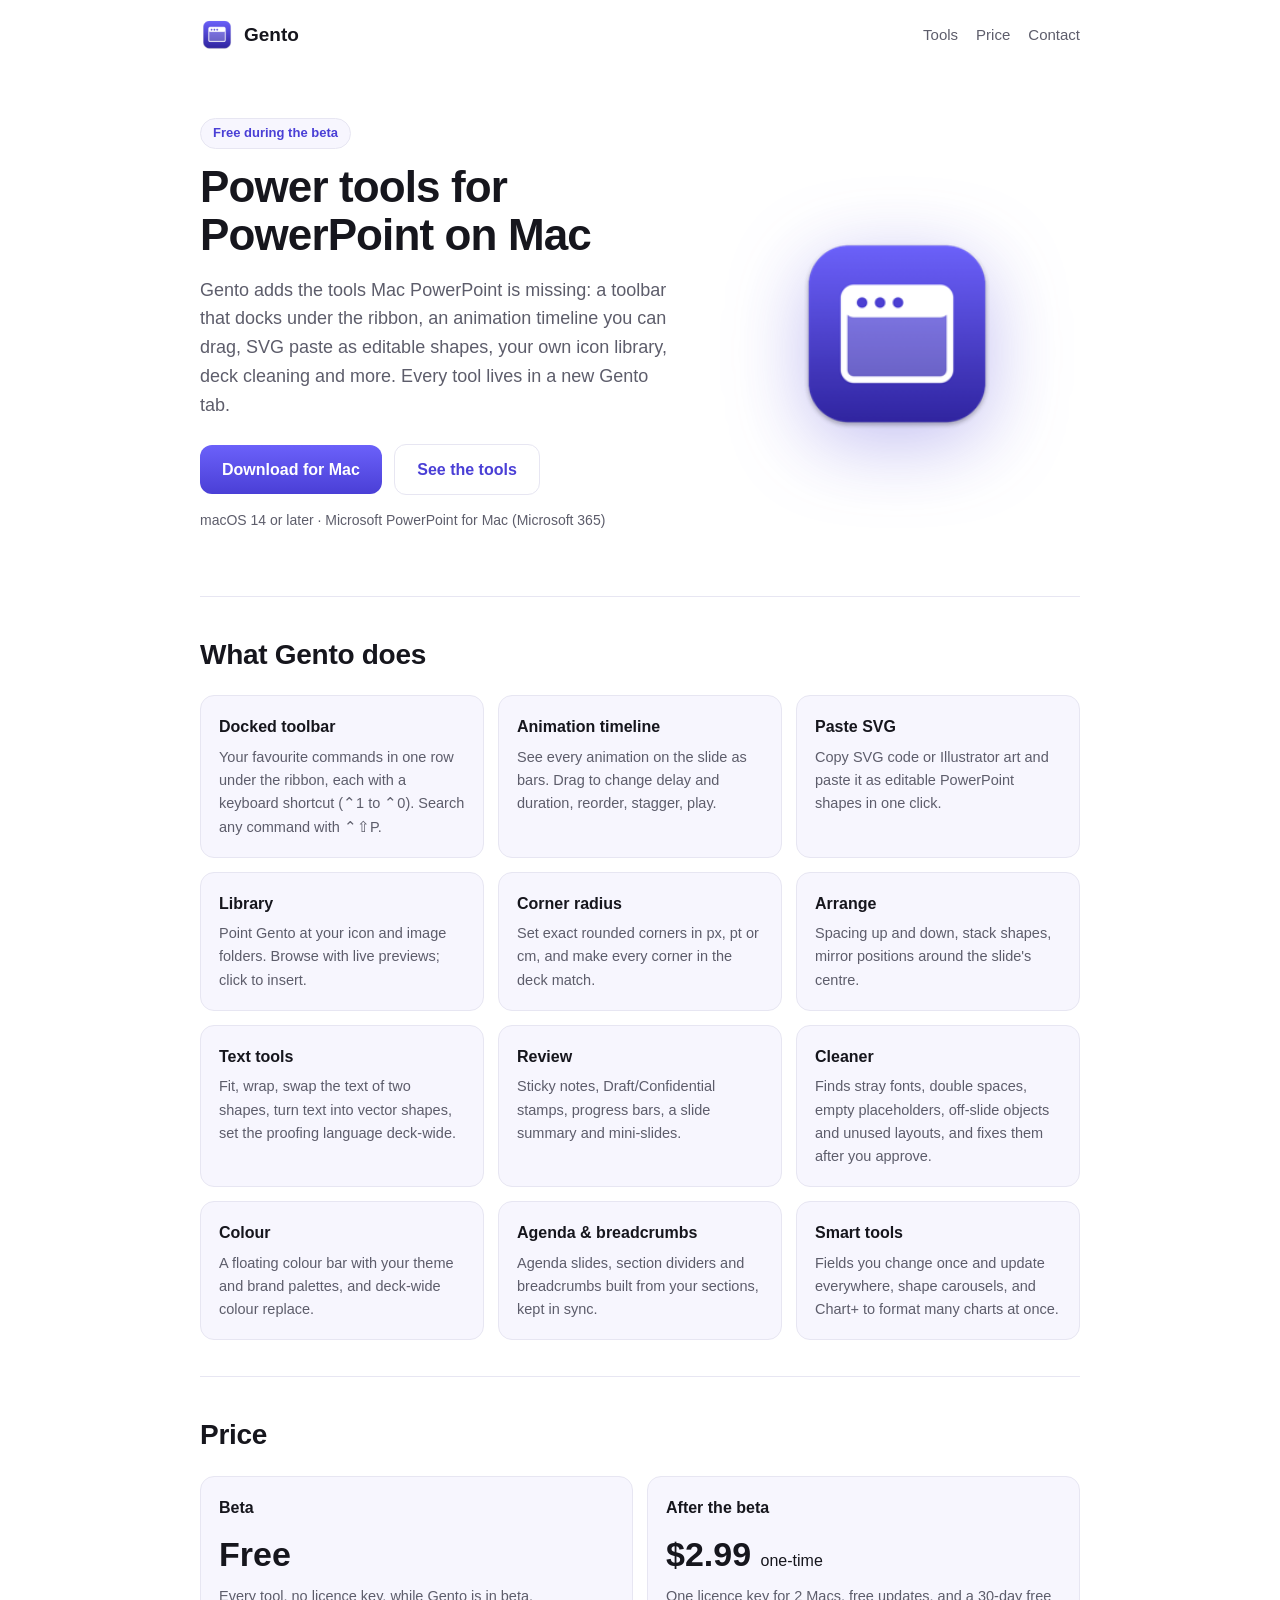
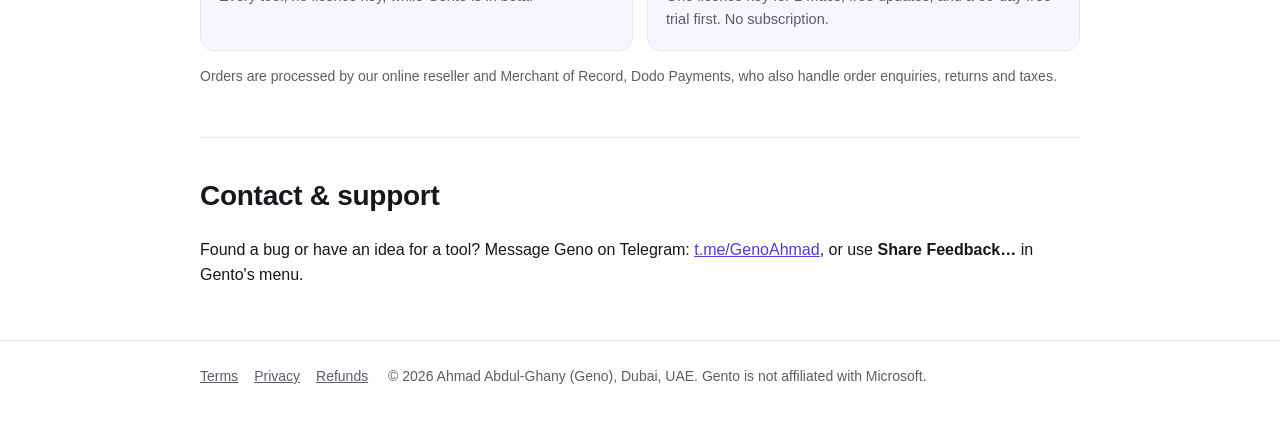
==== index.html @ 7b76de58 "Gento product page" ====
<!doctype html>
<html lang="en">
<head>
<meta charset="utf-8">
<meta name="viewport" content="width=device-width, initial-scale=1">
<title>Gento: power tools for PowerPoint on Mac</title>
<meta name="description" content="Gento adds a docked toolbar, an animation timeline, Paste SVG, a library, deck cleaning and 20+ time-saving tools to PowerPoint for Mac.">
<link rel="icon" href="favicon.png">
<link rel="stylesheet" href="style.css">
</head>
<body>
<div class="wrap">
  <header class="top">
    <a class="brand" href="./"><img src="icon.png" alt="">Gento</a>
    <nav><a href="#tools">Tools</a><a href="#price">Price</a><a href="#contact">Contact</a></nav>
  </header>

  <div class="hero">
    <div>
      <span class="badge">Free during the beta</span>
      <h1>Power tools for PowerPoint on Mac</h1>
      <p>Gento adds the tools Mac PowerPoint is missing: a toolbar that docks under the ribbon, an animation timeline you can drag, SVG paste as editable shapes, your own icon library, deck cleaning and more. Every tool lives in a new Gento tab.</p>
      <a class="btn" href="https://github.com/Ahmad-Geno/gento-releases/releases/latest">Download for Mac</a>
      <a class="btn ghost" href="#tools">See the tools</a>
      <p style="font-size:14px;margin-top:14px">macOS 14 or later · Microsoft PowerPoint for Mac (Microsoft 365)</p>
    </div>
    <div class="art"><img src="icon.png" alt="Gento icon"></div>
  </div>

  <section id="tools">
    <h2>What Gento does</h2>
    <div class="grid">
      <div class="card"><h3>Docked toolbar</h3><p>Your favourite commands in one row under the ribbon, each with a keyboard shortcut (⌃1 to ⌃0). Search any command with ⌃⇧P.</p></div>
      <div class="card"><h3>Animation timeline</h3><p>See every animation on the slide as bars. Drag to change delay and duration, reorder, stagger, play.</p></div>
      <div class="card"><h3>Paste SVG</h3><p>Copy SVG code or Illustrator art and paste it as editable PowerPoint shapes in one click.</p></div>
      <div class="card"><h3>Library</h3><p>Point Gento at your icon and image folders. Browse with live previews; click to insert.</p></div>
      <div class="card"><h3>Corner radius</h3><p>Set exact rounded corners in px, pt or cm, and make every corner in the deck match.</p></div>
      <div class="card"><h3>Arrange</h3><p>Spacing up and down, stack shapes, mirror positions around the slide's centre.</p></div>
      <div class="card"><h3>Text tools</h3><p>Fit, wrap, swap the text of two shapes, turn text into vector shapes, set the proofing language deck-wide.</p></div>
      <div class="card"><h3>Review</h3><p>Sticky notes, Draft/Confidential stamps, progress bars, a slide summary and mini-slides.</p></div>
      <div class="card"><h3>Cleaner</h3><p>Finds stray fonts, double spaces, empty placeholders, off-slide objects and unused layouts, and fixes them after you approve.</p></div>
      <div class="card"><h3>Colour</h3><p>A floating colour bar with your theme and brand palettes, and deck-wide colour replace.</p></div>
      <div class="card"><h3>Agenda &amp; breadcrumbs</h3><p>Agenda slides, section dividers and breadcrumbs built from your sections, kept in sync.</p></div>
      <div class="card"><h3>Smart tools</h3><p>Fields you change once and update everywhere, shape carousels, and Chart+ to format many charts at once.</p></div>
    </div>
  </section>

  <section id="price">
    <h2>Price</h2>
    <div class="price">
      <div class="card"><h3>Beta</h3><div class="big">Free</div><p>Every tool, no licence key, while Gento is in beta.</p></div>
      <div class="card"><h3>After the beta</h3><div class="big">$2.99 <span style="font-size:16px;font-weight:500">one-time</span></div><p>One licence key for 2 Macs, free updates, and a 30-day free trial first. No subscription.</p></div>
    </div>
    <p style="color:var(--muted);font-size:14px;margin-top:14px">Orders are processed by our online reseller and Merchant of Record, Dodo Payments, who also handle order enquiries, returns and taxes.</p>
  </section>

  <section id="contact">
    <h2>Contact &amp; support</h2>
    <p>Found a bug or have an idea for a tool? Message Geno on Telegram: <a href="https://t.me/GenoAhmad">t.me/GenoAhmad</a>, or use <b>Share Feedback…</b> in Gento's menu.</p>
  </section>
</div>
<footer><div class="wrap">
  <a href="terms.html">Terms</a><a href="privacy.html">Privacy</a><a href="refund.html">Refunds</a>
  <span>© 2026 Ahmad Abdul-Ghany (Geno), Dubai, UAE. Gento is not affiliated with Microsoft.</span>
</div></footer>
</body>
</html>
---- style.css ----
:root {
  --bg: #ffffff; --ink: #16161d; --muted: #5d5d6b; --line: #e7e6f2; --card: #f7f6fe;
  --accent: #4a3fd6; --accent2: #6b61fa; --accent-ink: #ffffff;
}
@media (prefers-color-scheme: dark) {
  :root { --bg: #111118; --ink: #f2f1f8; --muted: #a9a8b8; --line: #2a2938; --card: #1a1925; --accent: #7d74ff; --accent2: #9a93ff; }
}
* { box-sizing: border-box; }
body { margin: 0; background: var(--bg); color: var(--ink); font: 16px/1.6 -apple-system, BlinkMacSystemFont, "SF Pro Text", "Segoe UI", Roboto, sans-serif; }
a { color: var(--accent); }
.wrap { max-width: 920px; margin: 0 auto; padding: 0 20px; }
header.top { display: flex; align-items: center; justify-content: space-between; padding: 18px 0; }
.brand { display: flex; align-items: center; gap: 10px; font-weight: 700; font-size: 19px; color: var(--ink); text-decoration: none; }
.brand img { width: 34px; height: 34px; }
nav a { color: var(--muted); text-decoration: none; margin-left: 18px; font-size: 15px; }
nav a:hover { color: var(--ink); }
.hero { display: grid; grid-template-columns: 1.3fr 1fr; gap: 36px; align-items: center; padding: 48px 0 40px; }
.hero h1 { font-size: 44px; line-height: 1.1; margin: 0 0 16px; letter-spacing: -0.02em; }
.hero p { color: var(--muted); font-size: 18px; margin: 0 0 24px; }
.hero .art { display: flex; justify-content: center; }
.hero .art img { width: 220px; height: 220px; filter: drop-shadow(0 18px 40px rgba(74,63,214,.35)); }
.badge { display: inline-block; background: var(--card); color: var(--accent); border: 1px solid var(--line); border-radius: 999px; padding: 4px 12px; font-size: 13px; font-weight: 600; margin-bottom: 14px; }
.btn { display: inline-block; background: linear-gradient(180deg, var(--accent2), var(--accent)); color: var(--accent-ink); text-decoration: none; font-weight: 600; padding: 12px 22px; border-radius: 12px; }
.btn.ghost { background: transparent; color: var(--accent); border: 1px solid var(--line); margin-left: 8px; }
section { padding: 36px 0; border-top: 1px solid var(--line); }
h2 { font-size: 28px; margin: 0 0 18px; letter-spacing: -0.01em; }
.grid { display: grid; grid-template-columns: repeat(3, 1fr); gap: 14px; }
.card { background: var(--card); border: 1px solid var(--line); border-radius: 14px; padding: 18px; }
.card h3 { margin: 0 0 6px; font-size: 16px; }
.card p { margin: 0; color: var(--muted); font-size: 14.5px; }
.price { display: flex; gap: 14px; flex-wrap: wrap; }
.price .card { flex: 1 1 260px; }
.price .big { font-size: 34px; font-weight: 700; margin: 4px 0; }
.legal h1 { font-size: 34px; margin: 28px 0 8px; }
.legal h2 { font-size: 20px; margin: 26px 0 8px; }
.legal p, .legal li { color: var(--muted); }
footer { border-top: 1px solid var(--line); padding: 24px 0 40px; color: var(--muted); font-size: 14px; }
footer a { color: var(--muted); margin-right: 16px; }
@media (max-width: 760px) {
  .hero { grid-template-columns: 1fr; padding-top: 24px; }
  .hero h1 { font-size: 34px; }
  .hero .art { order: -1; }
  .hero .art img { width: 140px; height: 140px; }
  .grid { grid-template-columns: 1fr; }
  nav a { margin-left: 12px; }
  .btn.ghost { margin: 10px 0 0; }
}
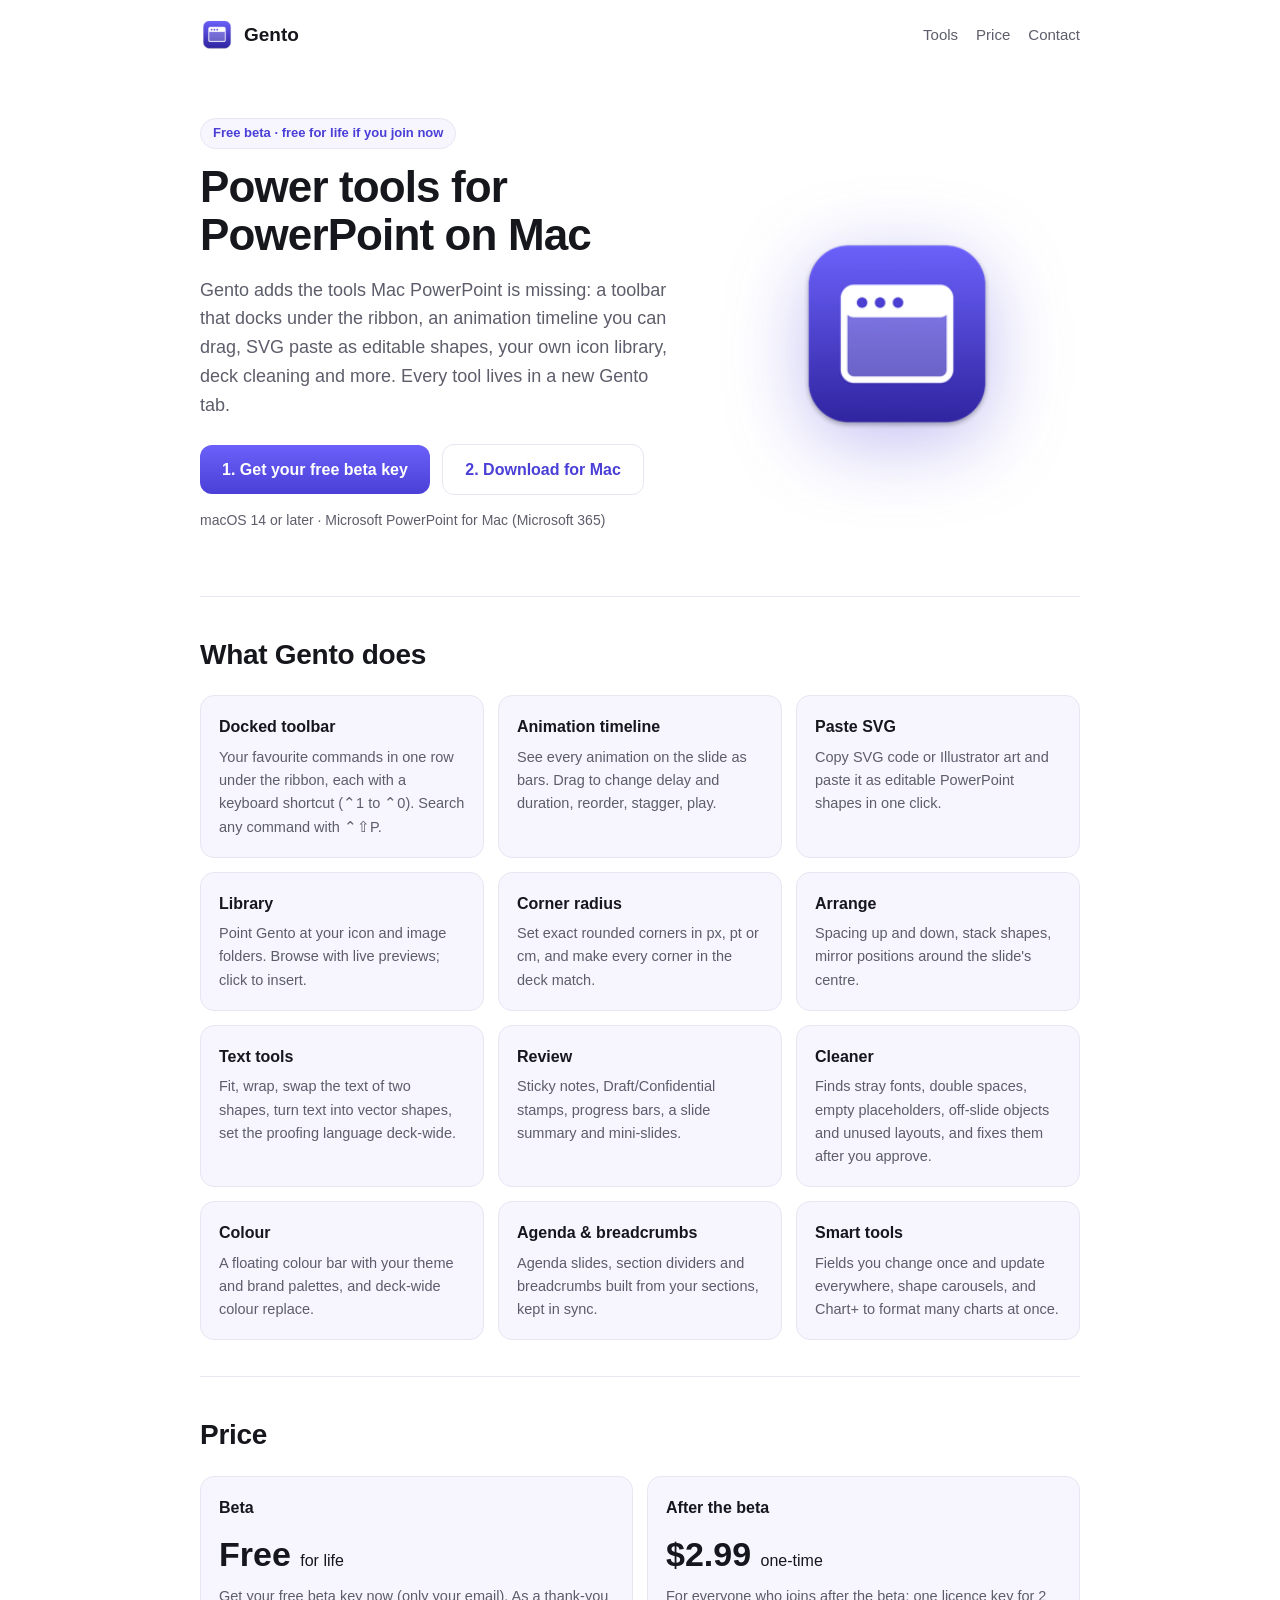
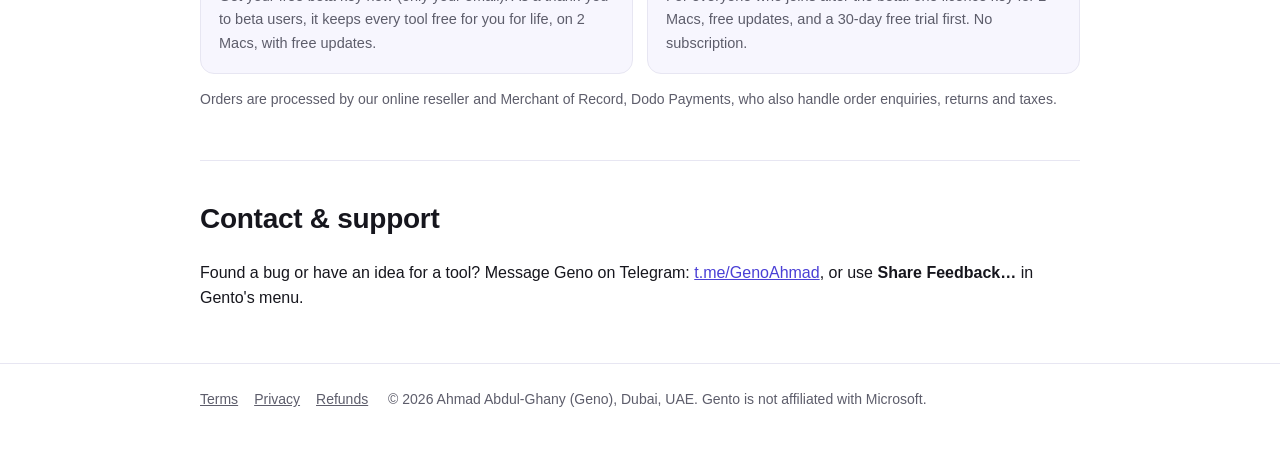
==== commit 38cbaa70: "Free beta key: join now, free for life" ====
--- a/index.html
+++ b/index.html
@@ -17,11 +17,11 @@
 
   <div class="hero">
     <div>
-      <span class="badge">Free during the beta</span>
+      <span class="badge">Free beta · free for life if you join now</span>
       <h1>Power tools for PowerPoint on Mac</h1>
       <p>Gento adds the tools Mac PowerPoint is missing: a toolbar that docks under the ribbon, an animation timeline you can drag, SVG paste as editable shapes, your own icon library, deck cleaning and more. Every tool lives in a new Gento tab.</p>
-      <a class="btn" href="https://github.com/Ahmad-Geno/gento-releases/releases/latest">Download for Mac</a>
-      <a class="btn ghost" href="#tools">See the tools</a>
+      <a class="btn" href="https://test.checkout.dodopayments.com/buy/pdt_0NsZy3L3KuVegeRnykjgr?quantity=1&amp;redirect_url=https%3A%2F%2Fahmad-geno.github.io%2Fgento-releases%2Fwelcome.html">1. Get your free beta key</a>
+      <a class="btn ghost" href="https://github.com/Ahmad-Geno/gento-releases/releases/latest">2. Download for Mac</a>
       <p style="font-size:14px;margin-top:14px">macOS 14 or later · Microsoft PowerPoint for Mac (Microsoft 365)</p>
     </div>
     <div class="art"><img src="icon.png" alt="Gento icon"></div>
@@ -48,8 +48,8 @@
   <section id="price">
     <h2>Price</h2>
     <div class="price">
-      <div class="card"><h3>Beta</h3><div class="big">Free</div><p>Every tool, no licence key, while Gento is in beta.</p></div>
-      <div class="card"><h3>After the beta</h3><div class="big">$2.99 <span style="font-size:16px;font-weight:500">one-time</span></div><p>One licence key for 2 Macs, free updates, and a 30-day free trial first. No subscription.</p></div>
+      <div class="card"><h3>Beta</h3><div class="big">Free <span style="font-size:16px;font-weight:500">for life</span></div><p>Get your free beta key now (only your email). As a thank-you to beta users, it keeps every tool free for you for life, on 2 Macs, with free updates.</p></div>
+      <div class="card"><h3>After the beta</h3><div class="big">$2.99 <span style="font-size:16px;font-weight:500">one-time</span></div><p>For everyone who joins after the beta: one licence key for 2 Macs, free updates, and a 30-day free trial first. No subscription.</p></div>
     </div>
     <p style="color:var(--muted);font-size:14px;margin-top:14px">Orders are processed by our online reseller and Merchant of Record, Dodo Payments, who also handle order enquiries, returns and taxes.</p>
   </section>
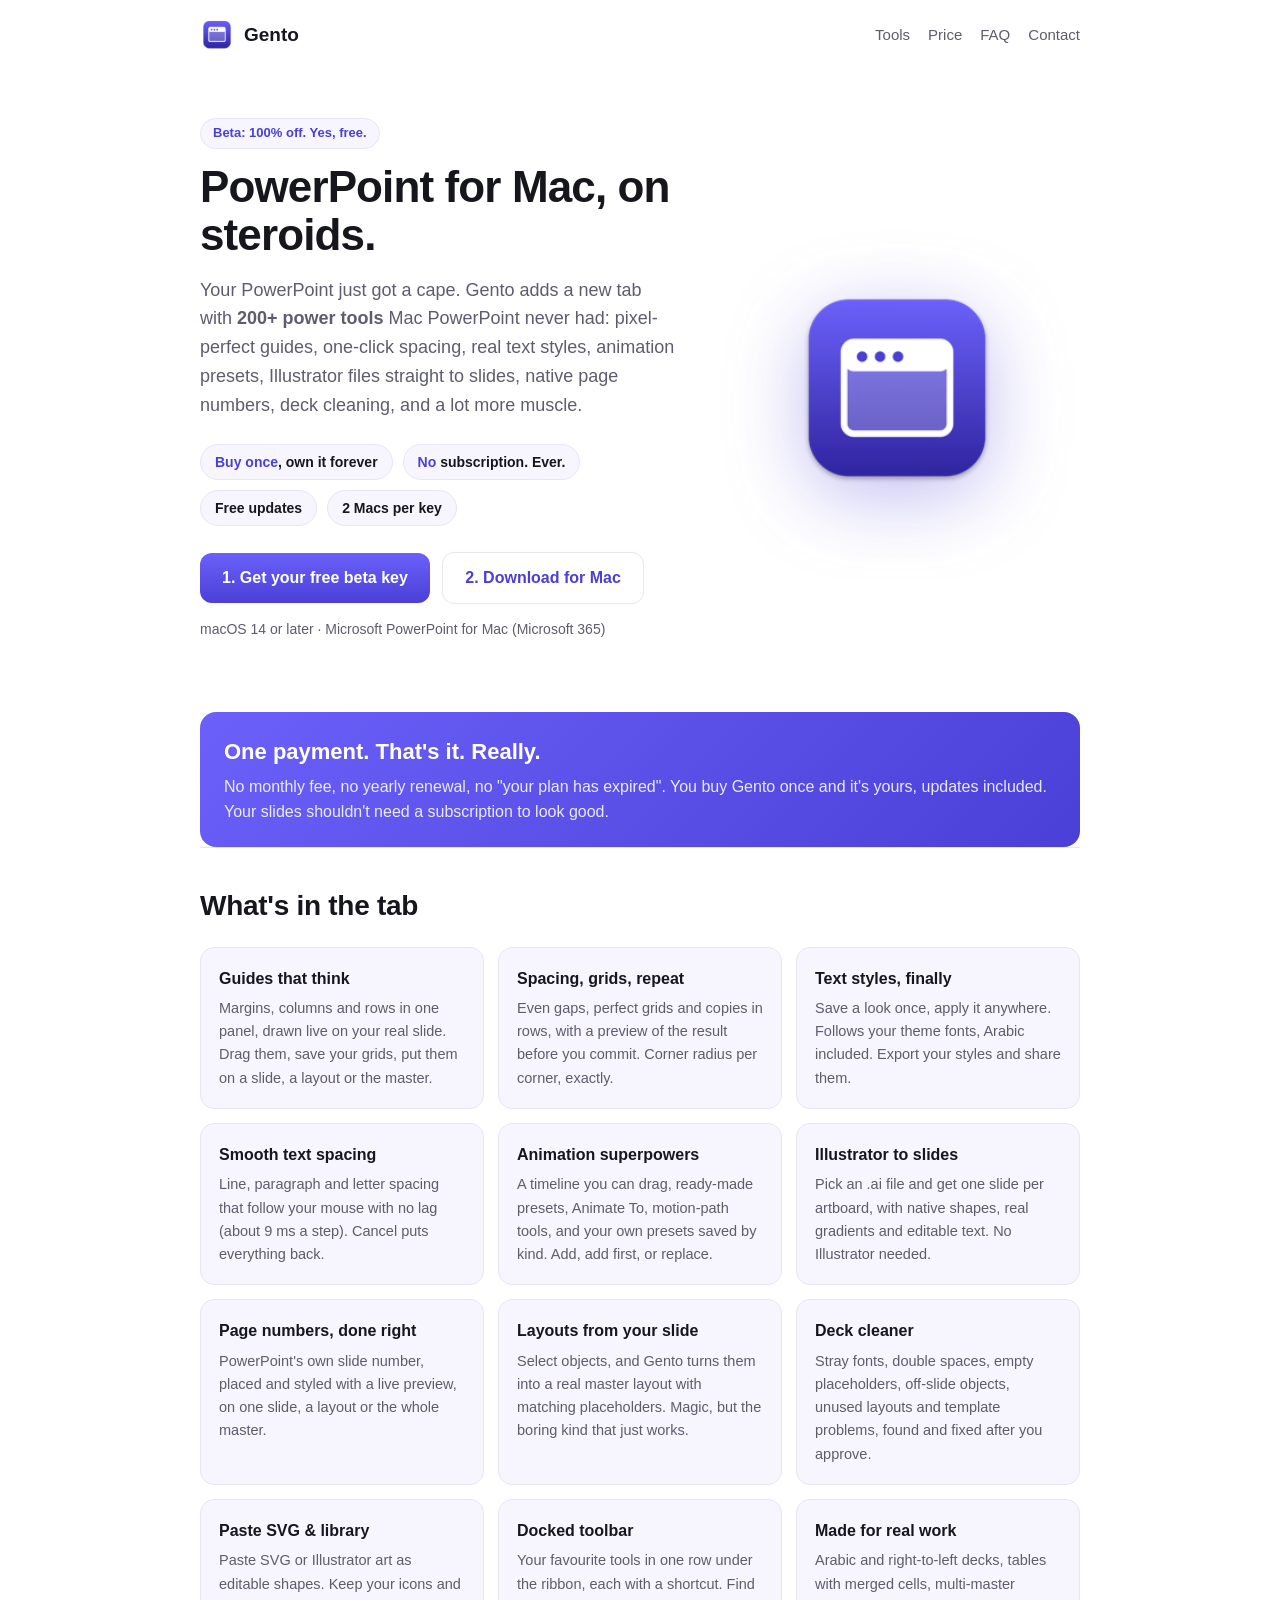
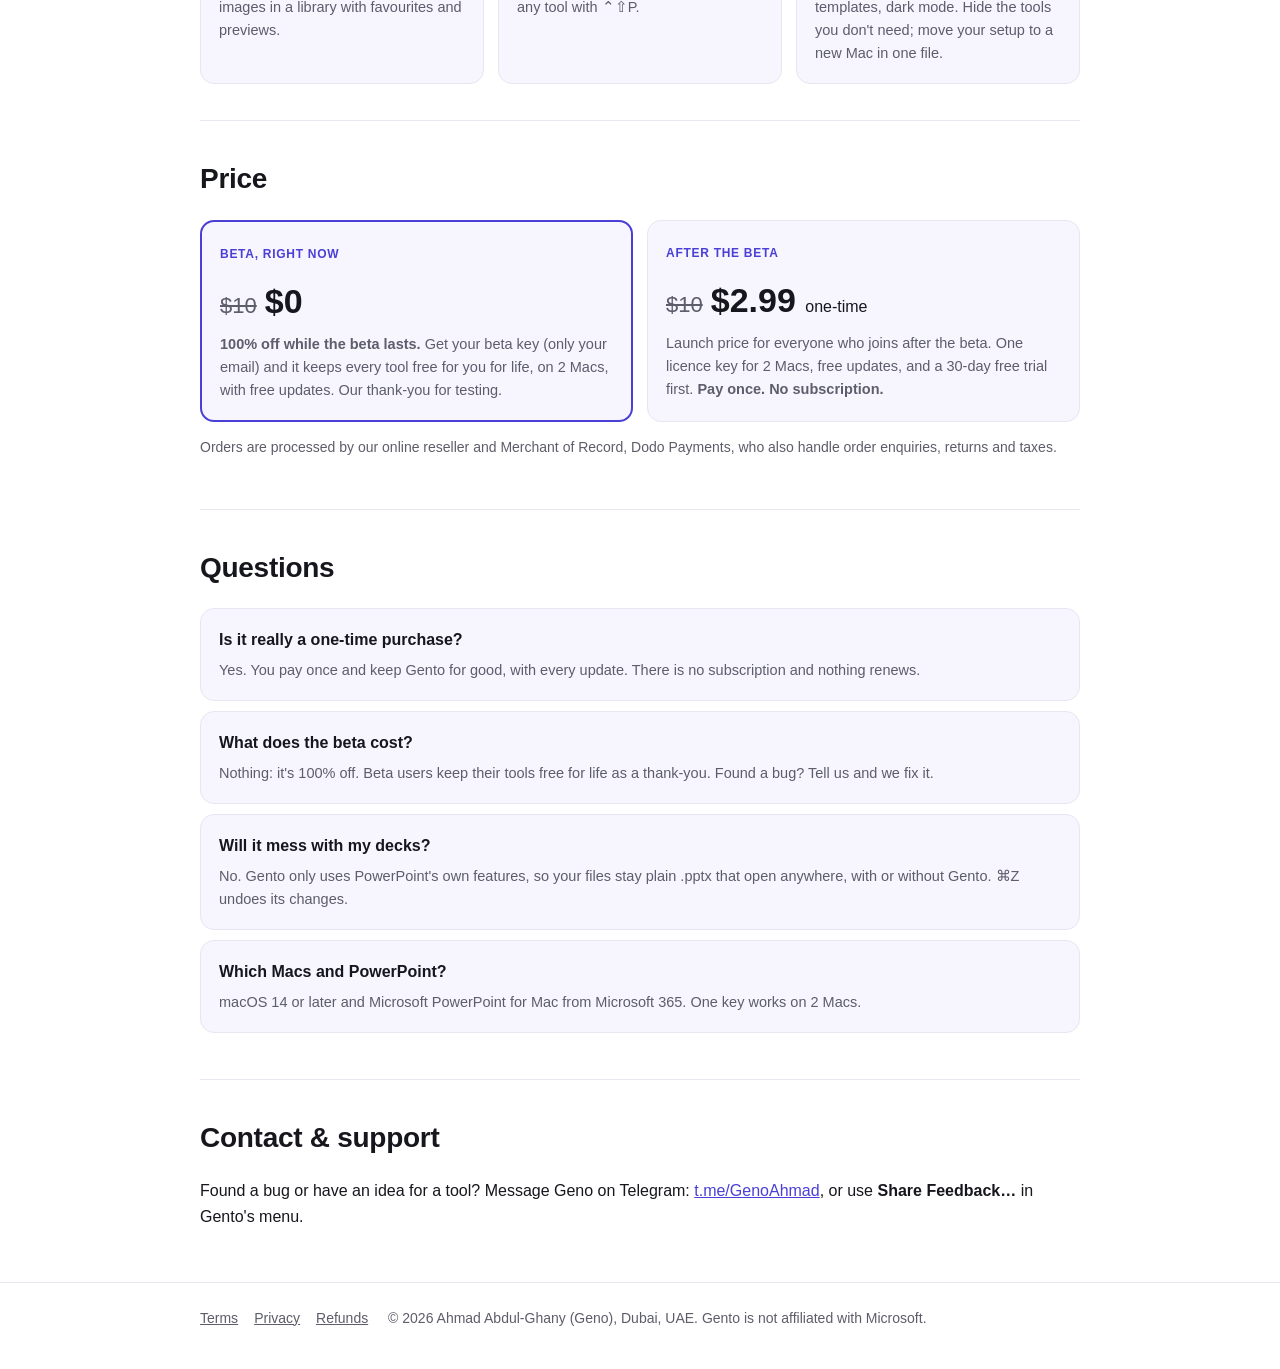
==== commit b2665ef4: "Site: PowerPoint on steroids; one-time purchase, no subscription; $10 → $2.99 after the beta, 100% o" ====
--- a/index.html
+++ b/index.html
@@ -3,23 +3,36 @@
 <head>
 <meta charset="utf-8">
 <meta name="viewport" content="width=device-width, initial-scale=1">
-<title>Gento: power tools for PowerPoint on Mac</title>
-<meta name="description" content="Gento adds a docked toolbar, an animation timeline, Paste SVG, a library, deck cleaning and 20+ time-saving tools to PowerPoint for Mac.">
+<title>Gento: PowerPoint for Mac, on steroids</title>
+<meta name="description" content="Gento gives PowerPoint for Mac 200+ power tools in one new tab: guides, spacing, text styles, animation presets, Illustrator import, page numbers, deck cleaning and more. Buy once, own it forever. No subscription.">
 <link rel="icon" href="favicon.png">
 <link rel="stylesheet" href="style.css">
+<style>
+  .strike { text-decoration: line-through; color: var(--muted); font-weight: 500; font-size: 22px; margin-right: 8px; }
+  .once { display: flex; flex-wrap: wrap; gap: 10px; margin: 18px 0 26px; }
+  .once span { background: var(--card); border: 1px solid var(--line); border-radius: 999px; padding: 6px 14px; font-size: 14px; font-weight: 600; }
+  .once span b { color: var(--accent); }
+  .banner { background: linear-gradient(135deg, var(--accent2), var(--accent)); color: #fff; border-radius: 16px; padding: 22px 24px; margin: 8px 0 0; }
+  .banner h3 { margin: 0 0 4px; font-size: 22px; }
+  .banner p { margin: 0; color: rgba(255,255,255,.88); }
+  .card.hot { border: 2px solid var(--accent); }
+  .tag { display: inline-block; font-size: 12px; font-weight: 700; color: var(--accent); text-transform: uppercase; letter-spacing: .06em; margin-bottom: 6px; }
+  .faq .card { margin-bottom: 10px; }
+</style>
 </head>
 <body>
 <div class="wrap">
   <header class="top">
     <a class="brand" href="./"><img src="icon.png" alt="">Gento</a>
-    <nav><a href="#tools">Tools</a><a href="#price">Price</a><a href="#contact">Contact</a></nav>
+    <nav><a href="#tools">Tools</a><a href="#price">Price</a><a href="#faq">FAQ</a><a href="#contact">Contact</a></nav>
   </header>
 
   <div class="hero">
     <div>
-      <span class="badge">Free beta · free for life if you join now</span>
-      <h1>Power tools for PowerPoint on Mac</h1>
-      <p>Gento adds the tools Mac PowerPoint is missing: a toolbar that docks under the ribbon, an animation timeline you can drag, SVG paste as editable shapes, your own icon library, deck cleaning and more. Every tool lives in a new Gento tab.</p>
+      <span class="badge">Beta: 100% off. Yes, free.</span>
+      <h1>PowerPoint for Mac, on steroids.</h1>
+      <p>Your PowerPoint just got a cape. Gento adds a new tab with <b>200+ power tools</b> Mac PowerPoint never had: pixel-perfect guides, one-click spacing, real text styles, animation presets, Illustrator files straight to slides, native page numbers, deck cleaning, and a lot more muscle.</p>
+      <div class="once"><span><b>Buy once</b>, own it forever</span><span><b>No</b> subscription. Ever.</span><span>Free updates</span><span>2 Macs per key</span></div>
       <a class="btn" href="https://test.checkout.dodopayments.com/buy/pdt_0NsZy3L3KuVegeRnykjgr?quantity=1&amp;redirect_url=https%3A%2F%2Fahmad-geno.github.io%2Fgento-releases%2Fwelcome.html">1. Get your free beta key</a>
       <a class="btn ghost" href="https://github.com/Ahmad-Geno/gento-releases/releases/latest">2. Download for Mac</a>
       <p style="font-size:14px;margin-top:14px">macOS 14 or later · Microsoft PowerPoint for Mac (Microsoft 365)</p>
@@ -27,31 +40,44 @@
     <div class="art"><img src="icon.png" alt="Gento icon"></div>
   </div>
 
+  <div class="banner">
+    <h3>One payment. That's it. Really.</h3>
+    <p>No monthly fee, no yearly renewal, no "your plan has expired". You buy Gento once and it's yours, updates included. Your slides shouldn't need a subscription to look good.</p>
+  </div>
+
   <section id="tools">
-    <h2>What Gento does</h2>
+    <h2>What's in the tab</h2>
     <div class="grid">
-      <div class="card"><h3>Docked toolbar</h3><p>Your favourite commands in one row under the ribbon, each with a keyboard shortcut (⌃1 to ⌃0). Search any command with ⌃⇧P.</p></div>
-      <div class="card"><h3>Animation timeline</h3><p>See every animation on the slide as bars. Drag to change delay and duration, reorder, stagger, play.</p></div>
-      <div class="card"><h3>Paste SVG</h3><p>Copy SVG code or Illustrator art and paste it as editable PowerPoint shapes in one click.</p></div>
-      <div class="card"><h3>Library</h3><p>Point Gento at your icon and image folders. Browse with live previews; click to insert.</p></div>
-      <div class="card"><h3>Corner radius</h3><p>Set exact rounded corners in px, pt or cm, and make every corner in the deck match.</p></div>
-      <div class="card"><h3>Arrange</h3><p>Spacing up and down, stack shapes, mirror positions around the slide's centre.</p></div>
-      <div class="card"><h3>Text tools</h3><p>Fit, wrap, swap the text of two shapes, turn text into vector shapes, set the proofing language deck-wide.</p></div>
-      <div class="card"><h3>Review</h3><p>Sticky notes, Draft/Confidential stamps, progress bars, a slide summary and mini-slides.</p></div>
-      <div class="card"><h3>Cleaner</h3><p>Finds stray fonts, double spaces, empty placeholders, off-slide objects and unused layouts, and fixes them after you approve.</p></div>
-      <div class="card"><h3>Colour</h3><p>A floating colour bar with your theme and brand palettes, and deck-wide colour replace.</p></div>
-      <div class="card"><h3>Agenda &amp; breadcrumbs</h3><p>Agenda slides, section dividers and breadcrumbs built from your sections, kept in sync.</p></div>
-      <div class="card"><h3>Smart tools</h3><p>Fields you change once and update everywhere, shape carousels, and Chart+ to format many charts at once.</p></div>
+      <div class="card"><h3>Guides that think</h3><p>Margins, columns and rows in one panel, drawn live on your real slide. Drag them, save your grids, put them on a slide, a layout or the master.</p></div>
+      <div class="card"><h3>Spacing, grids, repeat</h3><p>Even gaps, perfect grids and copies in rows, with a preview of the result before you commit. Corner radius per corner, exactly.</p></div>
+      <div class="card"><h3>Text styles, finally</h3><p>Save a look once, apply it anywhere. Follows your theme fonts, Arabic included. Export your styles and share them.</p></div>
+      <div class="card"><h3>Smooth text spacing</h3><p>Line, paragraph and letter spacing that follow your mouse with no lag (about 9 ms a step). Cancel puts everything back.</p></div>
+      <div class="card"><h3>Animation superpowers</h3><p>A timeline you can drag, ready-made presets, Animate To, motion-path tools, and your own presets saved by kind. Add, add first, or replace.</p></div>
+      <div class="card"><h3>Illustrator to slides</h3><p>Pick an .ai file and get one slide per artboard, with native shapes, real gradients and editable text. No Illustrator needed.</p></div>
+      <div class="card"><h3>Page numbers, done right</h3><p>PowerPoint's own slide number, placed and styled with a live preview, on one slide, a layout or the whole master.</p></div>
+      <div class="card"><h3>Layouts from your slide</h3><p>Select objects, and Gento turns them into a real master layout with matching placeholders. Magic, but the boring kind that just works.</p></div>
+      <div class="card"><h3>Deck cleaner</h3><p>Stray fonts, double spaces, empty placeholders, off-slide objects, unused layouts and template problems, found and fixed after you approve.</p></div>
+      <div class="card"><h3>Paste SVG &amp; library</h3><p>Paste SVG or Illustrator art as editable shapes. Keep your icons and images in a library with favourites and previews.</p></div>
+      <div class="card"><h3>Docked toolbar</h3><p>Your favourite tools in one row under the ribbon, each with a shortcut. Find any tool with ⌃⇧P.</p></div>
+      <div class="card"><h3>Made for real work</h3><p>Arabic and right-to-left decks, tables with merged cells, multi-master templates, dark mode. Hide the tools you don't need; move your setup to a new Mac in one file.</p></div>
     </div>
   </section>
 
   <section id="price">
     <h2>Price</h2>
     <div class="price">
-      <div class="card"><h3>Beta</h3><div class="big">Free <span style="font-size:16px;font-weight:500">for life</span></div><p>Get your free beta key now (only your email). As a thank-you to beta users, it keeps every tool free for you for life, on 2 Macs, with free updates.</p></div>
-      <div class="card"><h3>After the beta</h3><div class="big">$2.99 <span style="font-size:16px;font-weight:500">one-time</span></div><p>For everyone who joins after the beta: one licence key for 2 Macs, free updates, and a 30-day free trial first. No subscription.</p></div>
+      <div class="card hot"><span class="tag">Beta, right now</span><div class="big"><span class="strike">$10</span>$0</div><p><b>100% off while the beta lasts.</b> Get your beta key (only your email) and it keeps every tool free for you for life, on 2 Macs, with free updates. Our thank-you for testing.</p></div>
+      <div class="card"><span class="tag">After the beta</span><div class="big"><span class="strike">$10</span>$2.99 <span style="font-size:16px;font-weight:500">one-time</span></div><p>Launch price for everyone who joins after the beta. One licence key for 2 Macs, free updates, and a 30-day free trial first. <b>Pay once. No subscription.</b></p></div>
     </div>
     <p style="color:var(--muted);font-size:14px;margin-top:14px">Orders are processed by our online reseller and Merchant of Record, Dodo Payments, who also handle order enquiries, returns and taxes.</p>
+  </section>
+
+  <section id="faq" class="faq">
+    <h2>Questions</h2>
+    <div class="card"><h3>Is it really a one-time purchase?</h3><p>Yes. You pay once and keep Gento for good, with every update. There is no subscription and nothing renews.</p></div>
+    <div class="card"><h3>What does the beta cost?</h3><p>Nothing: it's 100% off. Beta users keep their tools free for life as a thank-you. Found a bug? Tell us and we fix it.</p></div>
+    <div class="card"><h3>Will it mess with my decks?</h3><p>No. Gento only uses PowerPoint's own features, so your files stay plain .pptx that open anywhere, with or without Gento. ⌘Z undoes its changes.</p></div>
+    <div class="card"><h3>Which Macs and PowerPoint?</h3><p>macOS 14 or later and Microsoft PowerPoint for Mac from Microsoft 365. One key works on 2 Macs.</p></div>
   </section>
 
   <section id="contact">
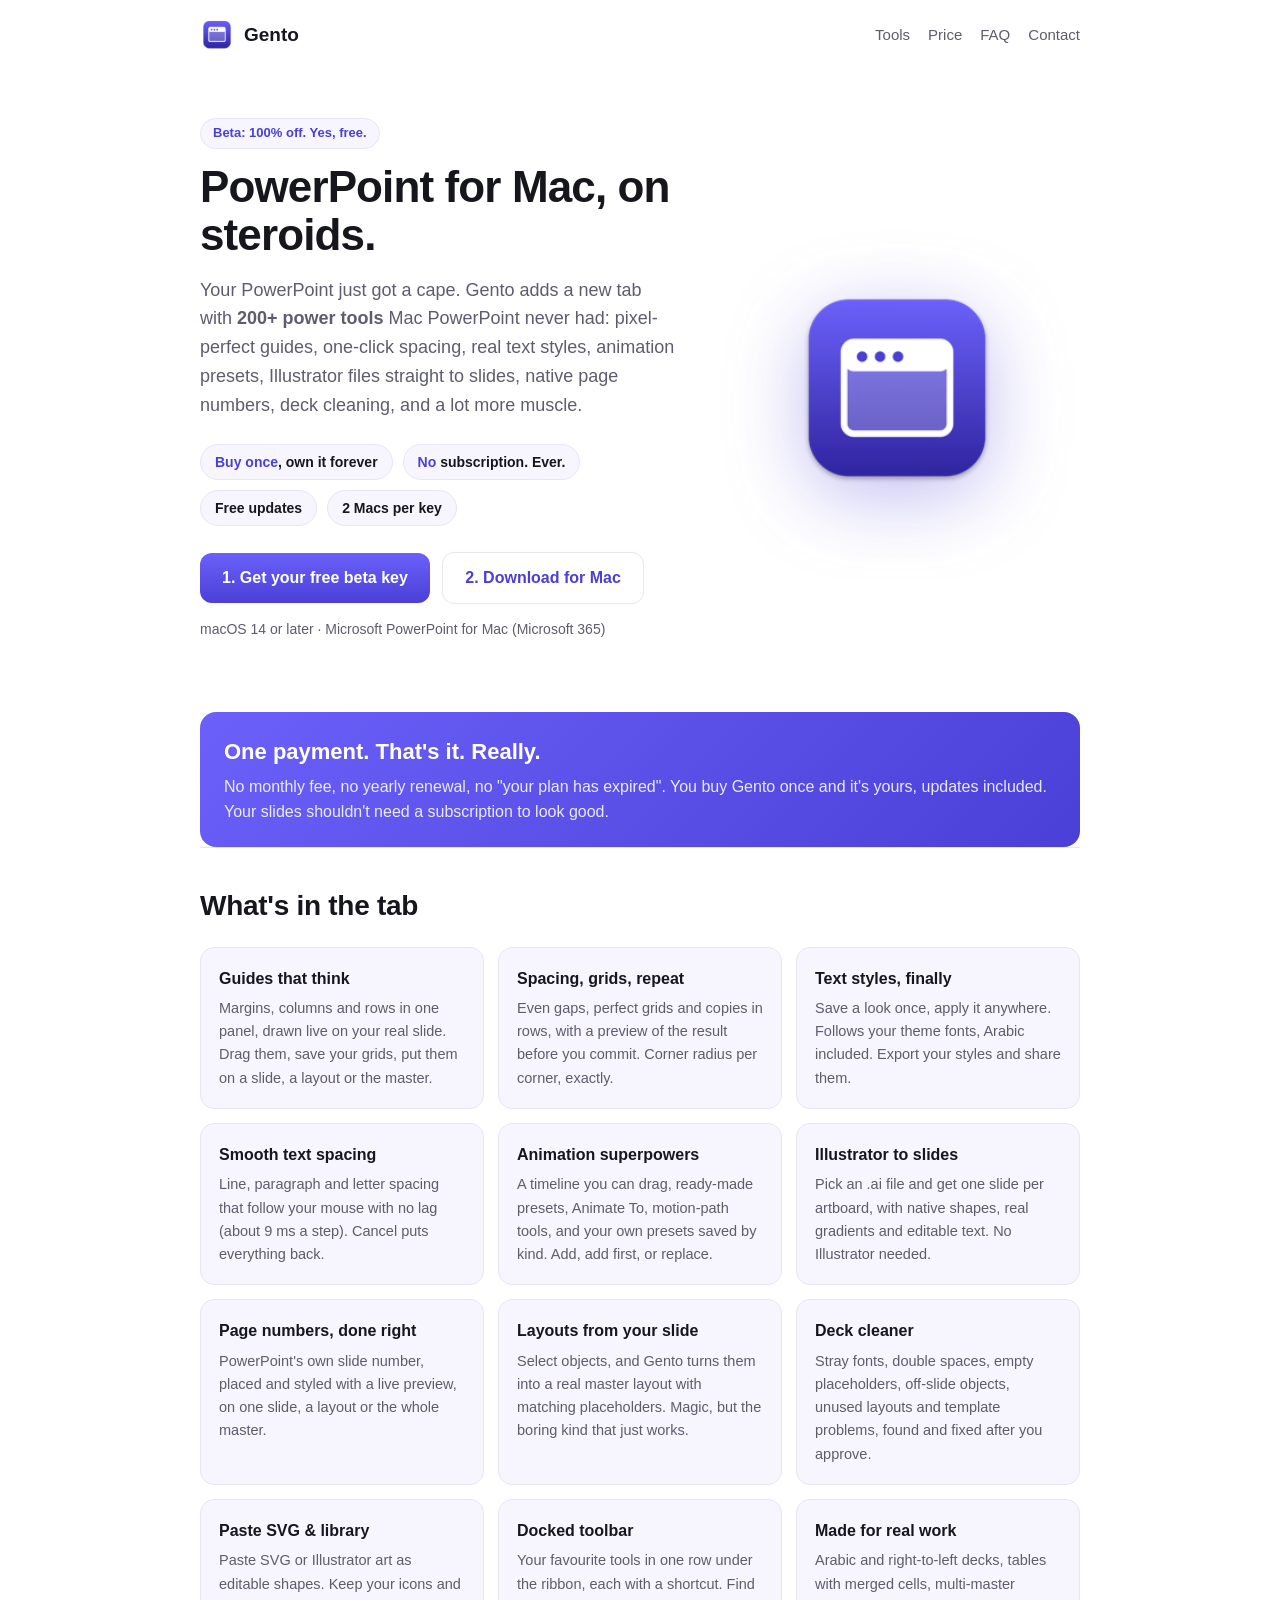
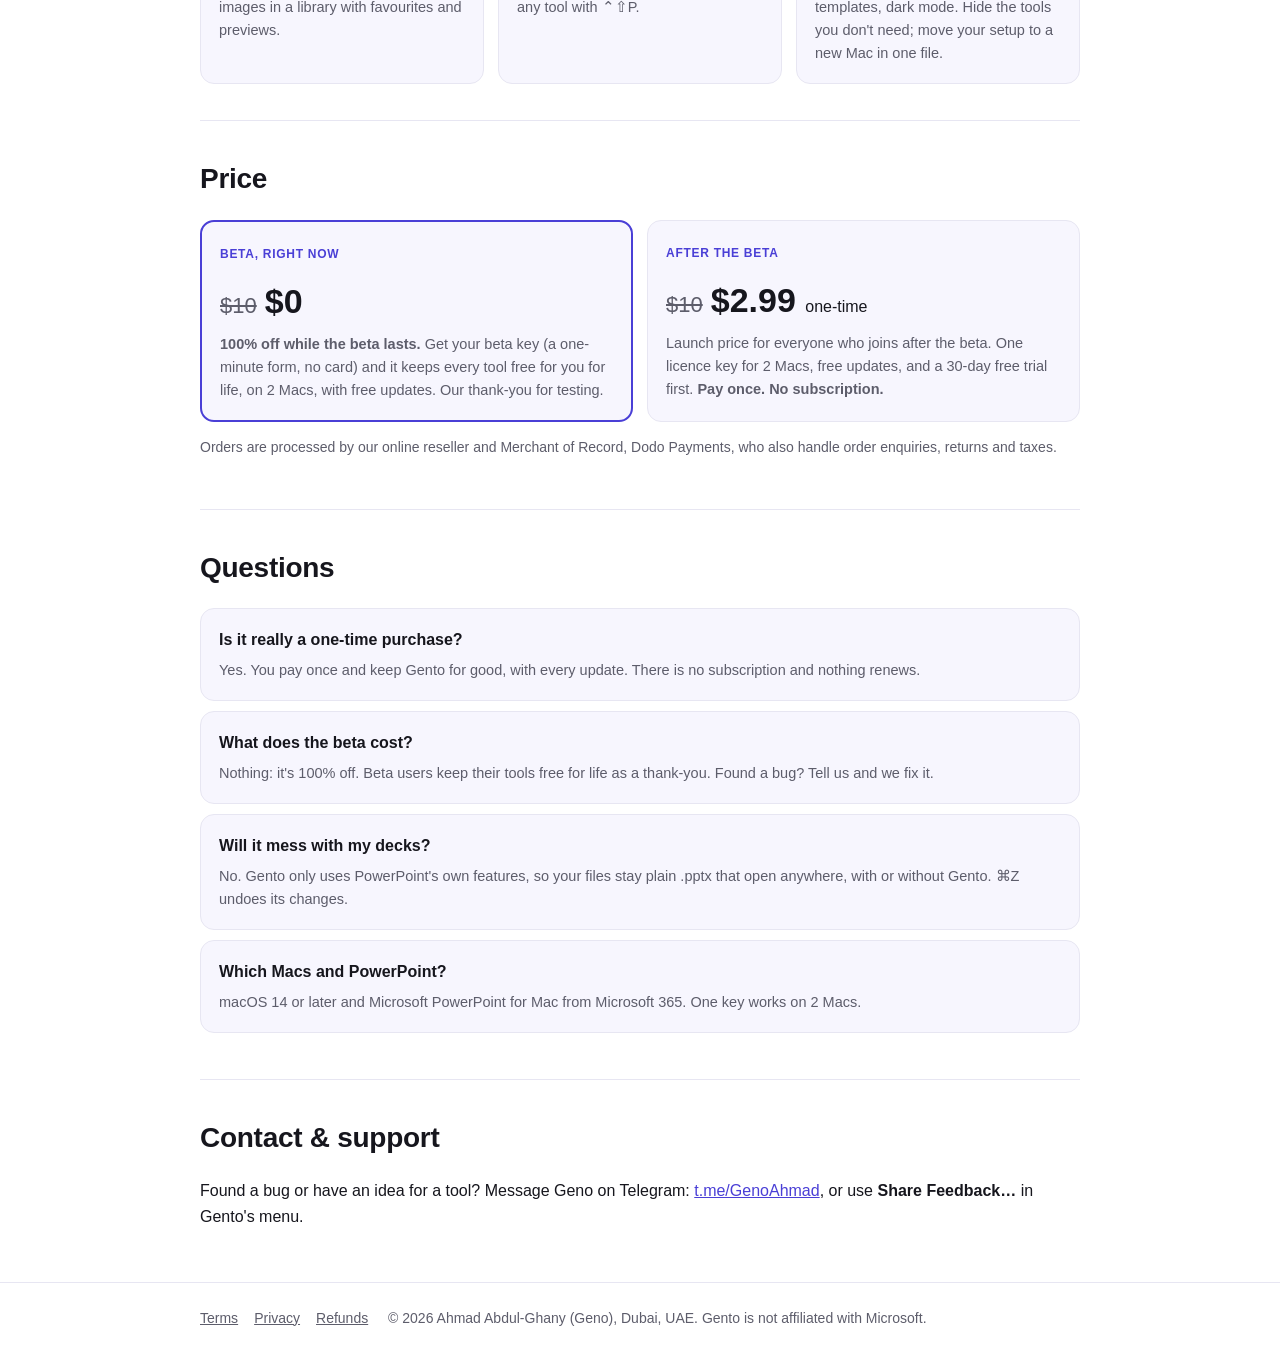
==== commit c057cf2b: "Site: Welcome/Thanks show the licence key with Copy; Download goes straight to Gento.dmg; beta form " ====
--- a/index.html
+++ b/index.html
@@ -34,7 +34,7 @@
       <p>Your PowerPoint just got a cape. Gento adds a new tab with <b>200+ power tools</b> Mac PowerPoint never had: pixel-perfect guides, one-click spacing, real text styles, animation presets, Illustrator files straight to slides, native page numbers, deck cleaning, and a lot more muscle.</p>
       <div class="once"><span><b>Buy once</b>, own it forever</span><span><b>No</b> subscription. Ever.</span><span>Free updates</span><span>2 Macs per key</span></div>
       <a class="btn" href="https://test.checkout.dodopayments.com/buy/pdt_0NsZy3L3KuVegeRnykjgr?quantity=1&amp;redirect_url=https%3A%2F%2Fahmad-geno.github.io%2Fgento-releases%2Fwelcome.html">1. Get your free beta key</a>
-      <a class="btn ghost" href="https://github.com/Ahmad-Geno/gento-releases/releases/latest">2. Download for Mac</a>
+      <a class="btn ghost" href="https://github.com/Ahmad-Geno/gento-releases/releases/latest/download/Gento.dmg">2. Download for Mac</a>
       <p style="font-size:14px;margin-top:14px">macOS 14 or later · Microsoft PowerPoint for Mac (Microsoft 365)</p>
     </div>
     <div class="art"><img src="icon.png" alt="Gento icon"></div>
@@ -66,7 +66,7 @@
   <section id="price">
     <h2>Price</h2>
     <div class="price">
-      <div class="card hot"><span class="tag">Beta, right now</span><div class="big"><span class="strike">$10</span>$0</div><p><b>100% off while the beta lasts.</b> Get your beta key (only your email) and it keeps every tool free for you for life, on 2 Macs, with free updates. Our thank-you for testing.</p></div>
+      <div class="card hot"><span class="tag">Beta, right now</span><div class="big"><span class="strike">$10</span>$0</div><p><b>100% off while the beta lasts.</b> Get your beta key (a one-minute form, no card) and it keeps every tool free for you for life, on 2 Macs, with free updates. Our thank-you for testing.</p></div>
       <div class="card"><span class="tag">After the beta</span><div class="big"><span class="strike">$10</span>$2.99 <span style="font-size:16px;font-weight:500">one-time</span></div><p>Launch price for everyone who joins after the beta. One licence key for 2 Macs, free updates, and a 30-day free trial first. <b>Pay once. No subscription.</b></p></div>
     </div>
     <p style="color:var(--muted);font-size:14px;margin-top:14px">Orders are processed by our online reseller and Merchant of Record, Dodo Payments, who also handle order enquiries, returns and taxes.</p>
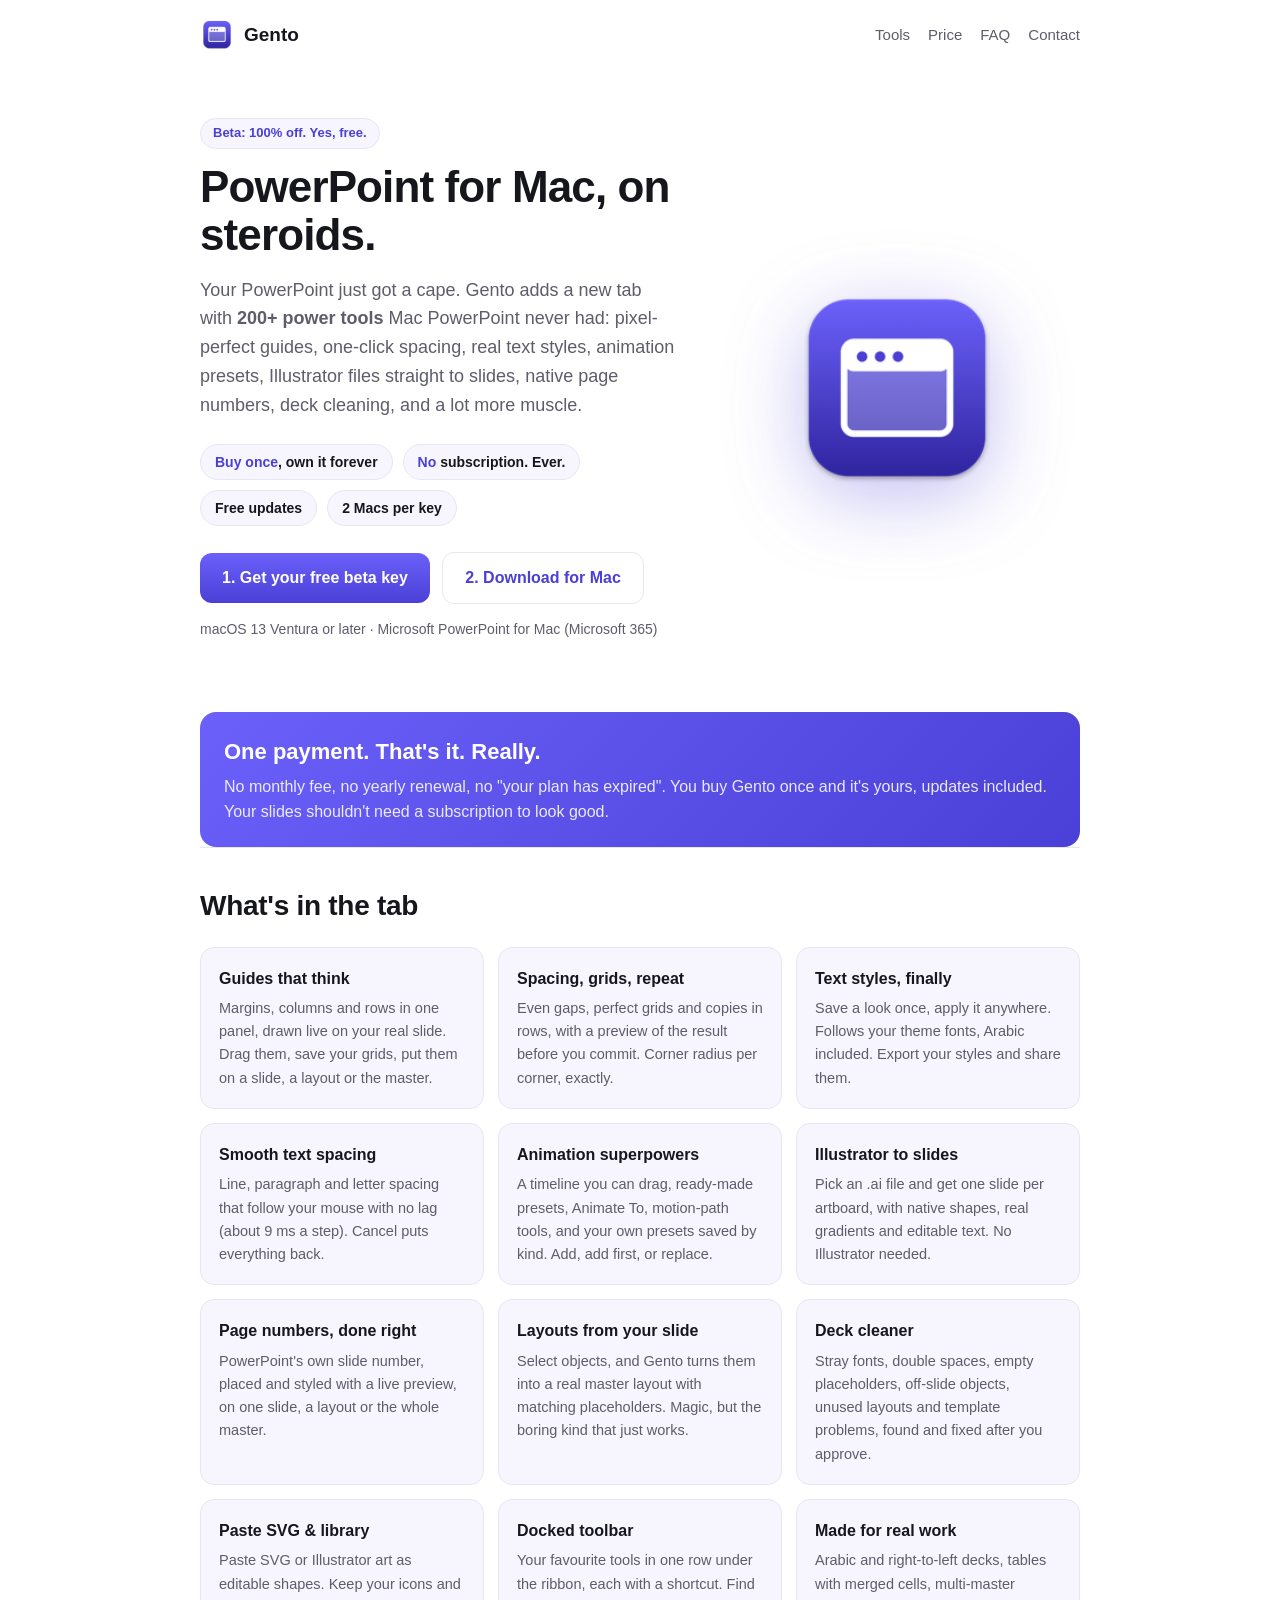
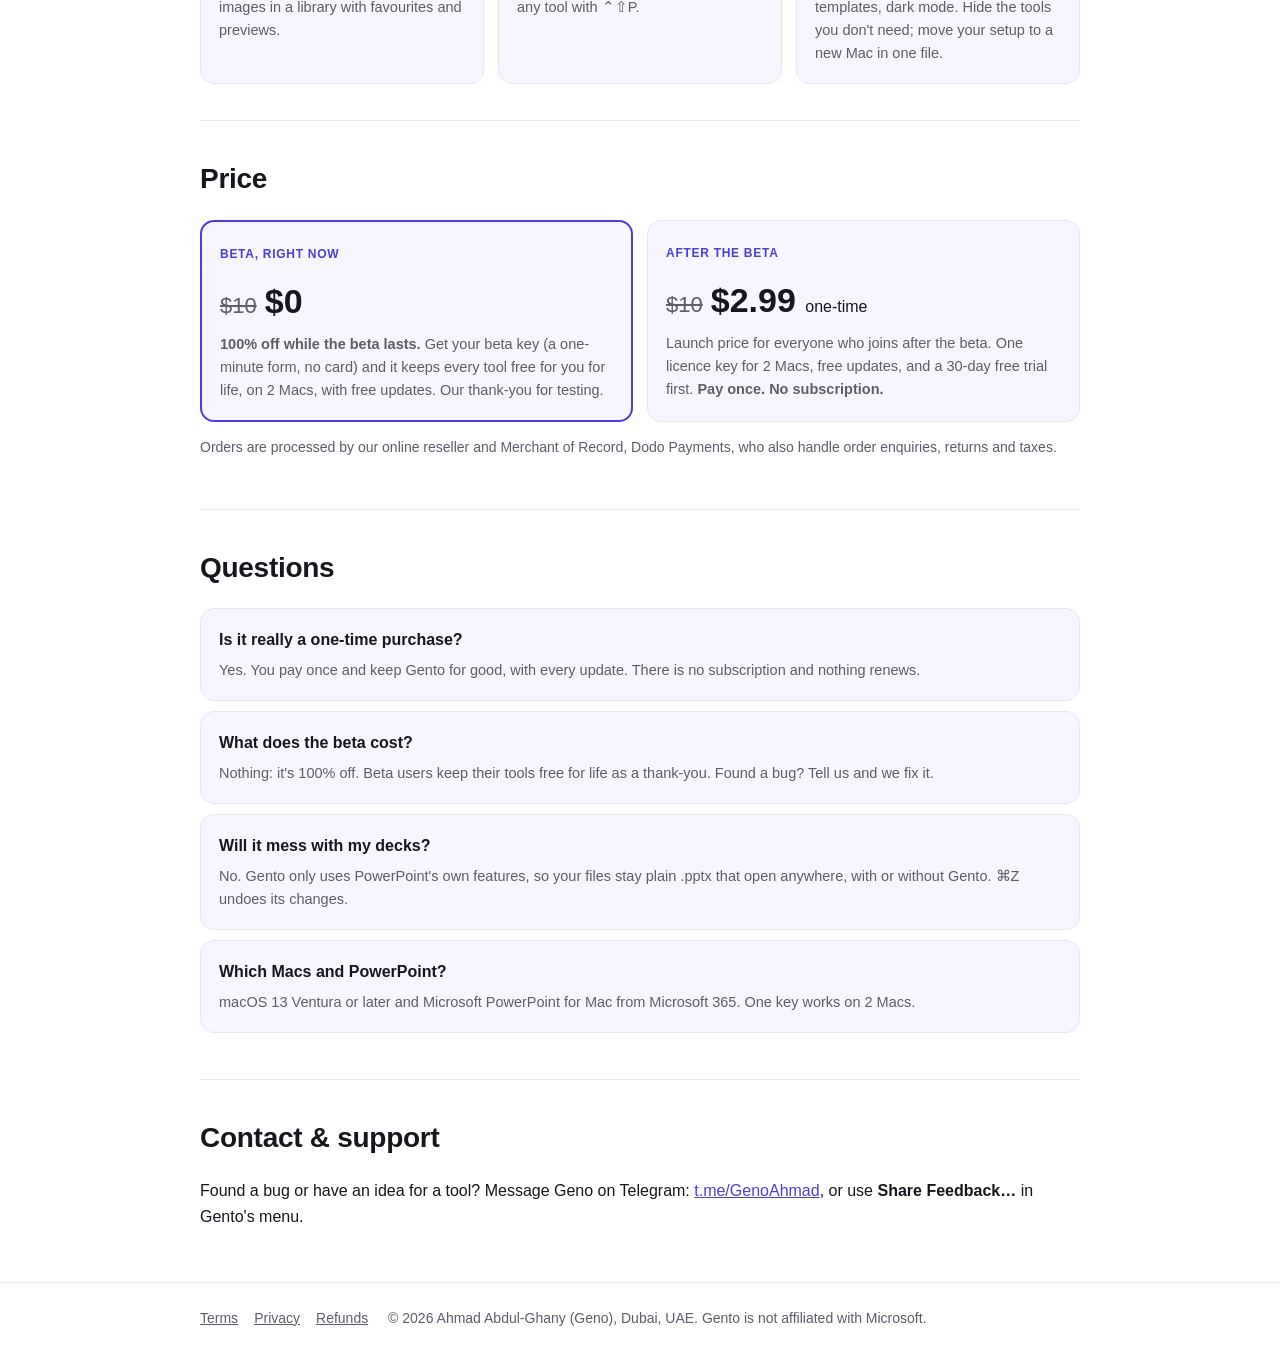
==== commit 440c234f: "Site: macOS 13 Ventura or later" ====
--- a/index.html
+++ b/index.html
@@ -35,7 +35,7 @@
       <div class="once"><span><b>Buy once</b>, own it forever</span><span><b>No</b> subscription. Ever.</span><span>Free updates</span><span>2 Macs per key</span></div>
       <a class="btn" href="https://test.checkout.dodopayments.com/buy/pdt_0NsZy3L3KuVegeRnykjgr?quantity=1&amp;redirect_url=https%3A%2F%2Fahmad-geno.github.io%2Fgento-releases%2Fwelcome.html">1. Get your free beta key</a>
       <a class="btn ghost" href="https://github.com/Ahmad-Geno/gento-releases/releases/latest/download/Gento.dmg">2. Download for Mac</a>
-      <p style="font-size:14px;margin-top:14px">macOS 14 or later · Microsoft PowerPoint for Mac (Microsoft 365)</p>
+      <p style="font-size:14px;margin-top:14px">macOS 13 Ventura or later · Microsoft PowerPoint for Mac (Microsoft 365)</p>
     </div>
     <div class="art"><img src="icon.png" alt="Gento icon"></div>
   </div>
@@ -77,7 +77,7 @@
     <div class="card"><h3>Is it really a one-time purchase?</h3><p>Yes. You pay once and keep Gento for good, with every update. There is no subscription and nothing renews.</p></div>
     <div class="card"><h3>What does the beta cost?</h3><p>Nothing: it's 100% off. Beta users keep their tools free for life as a thank-you. Found a bug? Tell us and we fix it.</p></div>
     <div class="card"><h3>Will it mess with my decks?</h3><p>No. Gento only uses PowerPoint's own features, so your files stay plain .pptx that open anywhere, with or without Gento. ⌘Z undoes its changes.</p></div>
-    <div class="card"><h3>Which Macs and PowerPoint?</h3><p>macOS 14 or later and Microsoft PowerPoint for Mac from Microsoft 365. One key works on 2 Macs.</p></div>
+    <div class="card"><h3>Which Macs and PowerPoint?</h3><p>macOS 13 Ventura or later and Microsoft PowerPoint for Mac from Microsoft 365. One key works on 2 Macs.</p></div>
   </section>
 
   <section id="contact">
